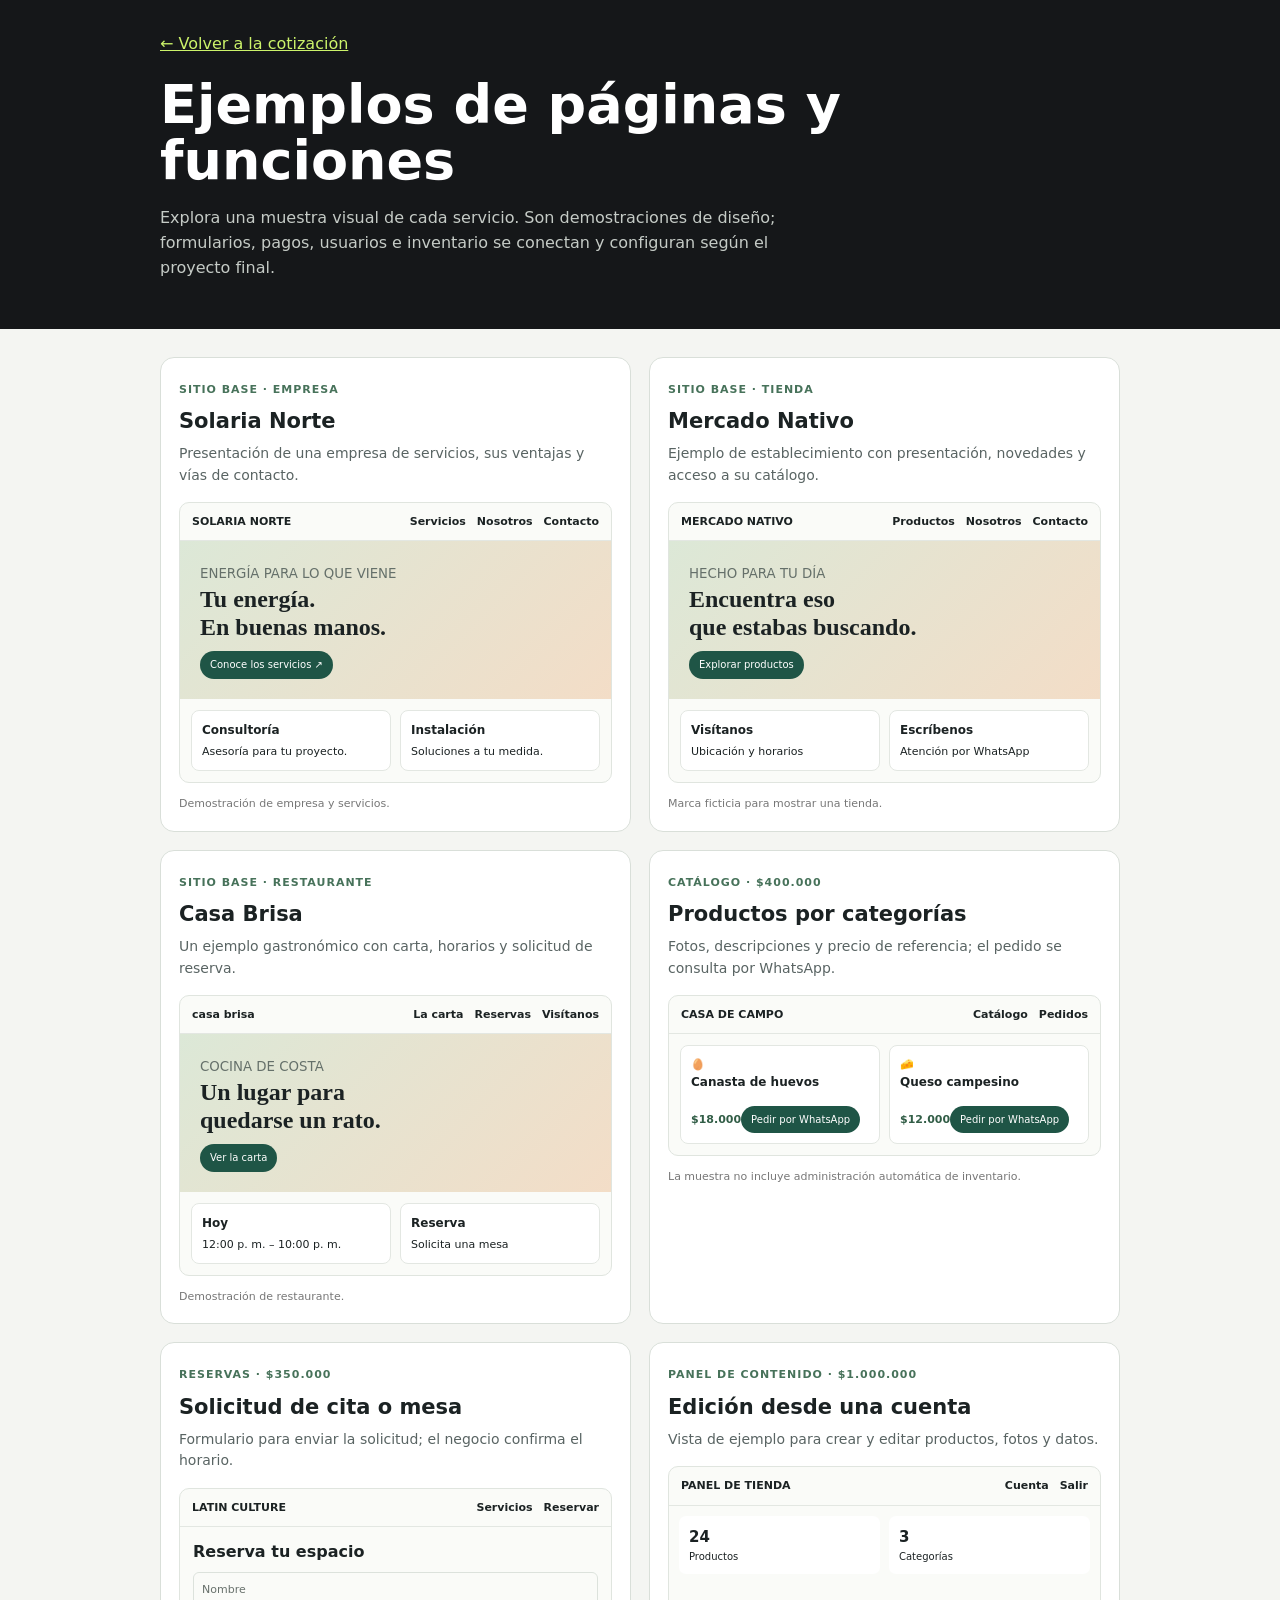
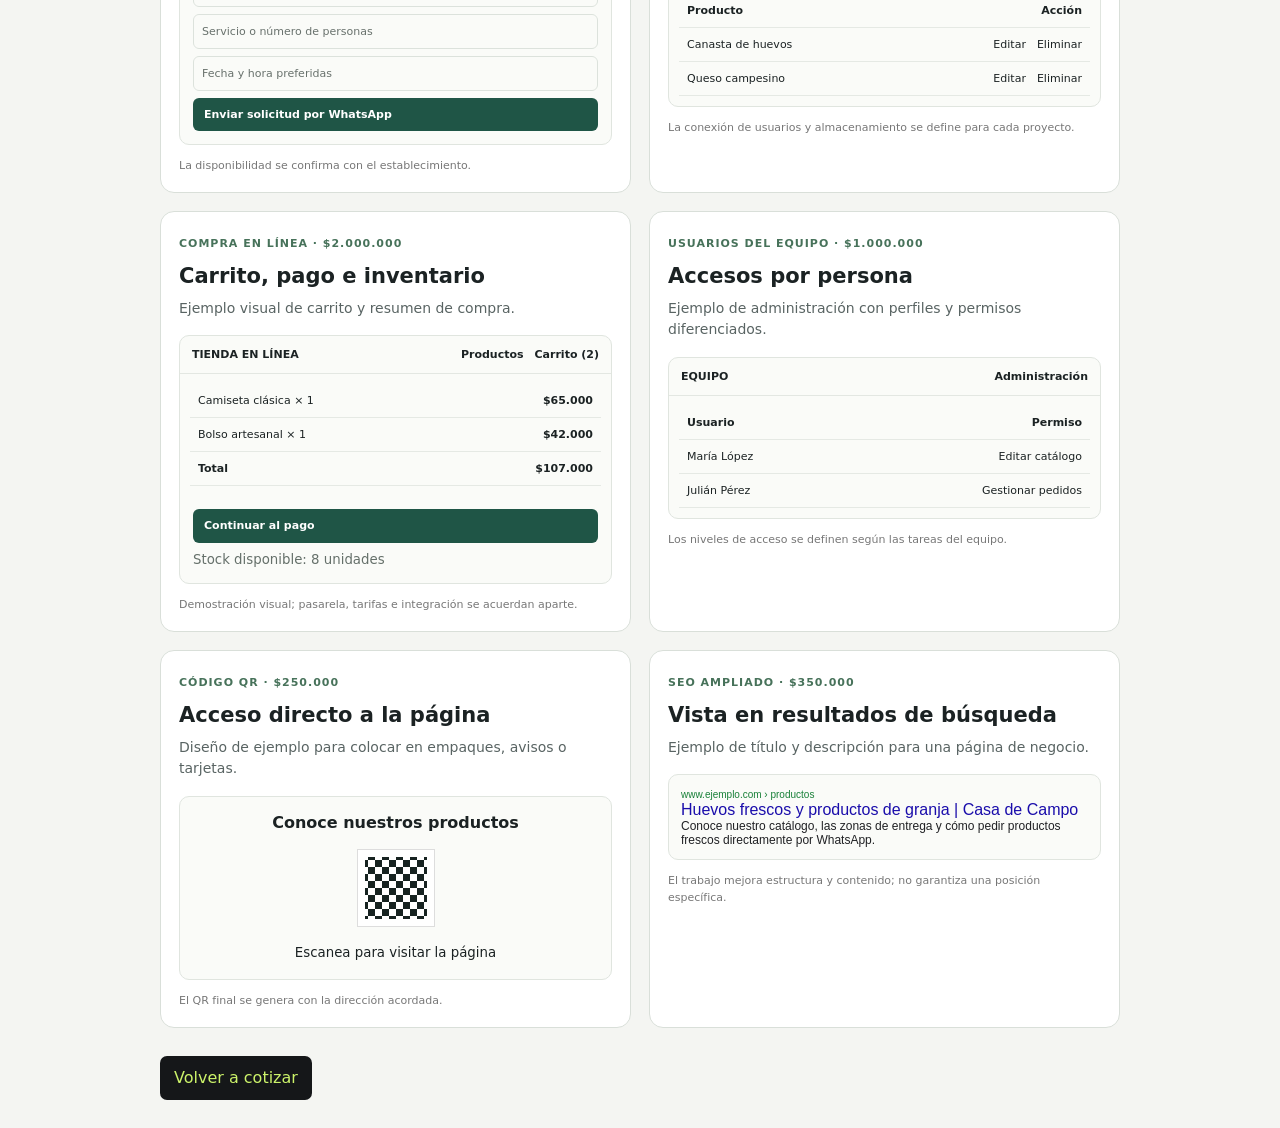
==== portafolio/muestras.html @ 0c1445dd "Publish interactive service examples" ====
<!doctype html><html lang="es"><head><meta charset="utf-8"><meta name="viewport" content="width=device-width, initial-scale=1"><meta name="theme-color" content="#151719"><title>Ejemplos de páginas y funciones web | Samuel Atencia</title><style>*{box-sizing:border-box}body{margin:0;background:#f4f5f2;color:#1b2223;font:16px/1.55 system-ui,Arial,sans-serif}.top{background:#151719;color:#fff;padding:32px 20px}.wrap{width:min(100% - 32px,960px);margin:auto}.top a,.back{color:#ccf36a}.top h1{font-size:clamp(32px,7vw,54px);line-height:1.05;margin:20px 0 10px}.top p{max-width:650px;color:#c5cbc6}.demo-grid{display:grid;grid-template-columns:1fr 1fr;gap:18px;margin:28px auto}.demo{background:#fff;border:1px solid #d9dfd9;border-radius:14px;padding:18px;scroll-margin:18px;min-width:0}.demo h2{font-size:21px;margin:5px 0}.demo>p{color:#596463;font-size:14px;margin:4px 0 16px}.tag{font-size:11px;letter-spacing:.09em;text-transform:uppercase;color:#47725a;font-weight:800}.mock{border:1px solid #e0e5df;border-radius:10px;overflow:hidden;background:#fafbf8}.nav{padding:10px 12px;border-bottom:1px solid #e3e7e2;display:flex;justify-content:space-between;font-size:11px;font-weight:700}.hero{padding:20px;background:linear-gradient(135deg,#dce8d7,#f3ddc7)}.hero strong{font:700 24px/1.15 Georgia,serif;display:block}.hero small,.muted{color:#65706a}.pill{display:inline-block;border-radius:99px;background:#1f5546;color:#fff;padding:6px 10px;font-size:10px;margin-top:10px}.row{display:flex;gap:9px;padding:11px;flex-wrap:wrap}.tile{flex:1 1 90px;background:#fff;border:1px solid #e3e7e2;border-radius:8px;padding:10px;font-size:11px}.tile b{display:block;font-size:12px;margin-bottom:4px}.price{color:#315d46;font-weight:800}.form{padding:13px;display:grid;gap:7px}.field{border:1px solid #dce2dc;border-radius:6px;padding:8px;color:#68716c;font-size:11px}.button{background:#1f5546;color:#fff;border-radius:6px;padding:8px 11px;font-size:11px;font-weight:700;display:inline-block}.stats{display:flex;gap:9px;padding:10px}.stats div{flex:1;background:#fff;padding:10px;border-radius:7px;font-size:10px}.stats b{display:block;font-size:15px}.table{padding:10px}.line{display:flex;justify-content:space-between;border-bottom:1px solid #e5e9e4;padding:8px;font-size:11px}.note{font-size:11px!important;color:#777!important;margin:12px 0 0!important}.back{display:inline-block;margin:0 0 28px;background:#151719;padding:10px 14px;text-decoration:none;border-radius:7px}.qr{width:76px;height:76px;margin:14px auto;background:repeating-conic-gradient(#172321 0% 25%,#fff 0% 50%) 50%/14px 14px;border:7px solid white;outline:1px solid #ddd}.search{padding:12px;font:12px Arial;color:#202124}.search b{display:block;color:#1a0dab;font-size:16px;font-weight:400}.search small{color:#188038}.wide{grid-column:1/-1}@media(max-width:650px){.demo-grid{grid-template-columns:1fr}.wide{grid-column:auto}}</style></head><body><header class="top"><div class="wrap"><a href="index.html#cotizador">← Volver a la cotización</a><h1>Ejemplos de páginas y funciones</h1><p>Explora una muestra visual de cada servicio. Son demostraciones de diseño; formularios, pagos, usuarios e inventario se conectan y configuran según el proyecto final.</p></div></header><main class="wrap demo-grid">
<section class="demo" id="empresa"><span class="tag">Sitio base · empresa</span><h2>Solaria Norte</h2><p>Presentación de una empresa de servicios, sus ventajas y vías de contacto.</p><div class="mock"><div class="nav">SOLARIA NORTE <span>Servicios　Nosotros　Contacto</span></div><div class="hero"><small>ENERGÍA PARA LO QUE VIENE</small><strong>Tu energía.<br>En buenas manos.</strong><span class="pill">Conoce los servicios ↗</span></div><div class="row"><div class="tile"><b>Consultoría</b>Asesoría para tu proyecto.</div><div class="tile"><b>Instalación</b>Soluciones a tu medida.</div></div></div><p class="note">Demostración de empresa y servicios.</p></section>
<section class="demo" id="tienda"><span class="tag">Sitio base · tienda</span><h2>Mercado Nativo</h2><p>Ejemplo de establecimiento con presentación, novedades y acceso a su catálogo.</p><div class="mock"><div class="nav">MERCADO NATIVO <span>Productos　Nosotros　Contacto</span></div><div class="hero"><small>HECHO PARA TU DÍA</small><strong>Encuentra eso<br>que estabas buscando.</strong><span class="pill">Explorar productos</span></div><div class="row"><div class="tile"><b>Visítanos</b>Ubicación y horarios</div><div class="tile"><b>Escríbenos</b>Atención por WhatsApp</div></div></div><p class="note">Marca ficticia para mostrar una tienda.</p></section>
<section class="demo" id="restaurante"><span class="tag">Sitio base · restaurante</span><h2>Casa Brisa</h2><p>Un ejemplo gastronómico con carta, horarios y solicitud de reserva.</p><div class="mock"><div class="nav">casa brisa <span>La carta　Reservas　Visítanos</span></div><div class="hero"><small>COCINA DE COSTA</small><strong>Un lugar para<br>quedarse un rato.</strong><span class="pill">Ver la carta</span></div><div class="row"><div class="tile"><b>Hoy</b>12:00 p. m. – 10:00 p. m.</div><div class="tile"><b>Reserva</b>Solicita una mesa</div></div></div><p class="note">Demostración de restaurante.</p></section>
<section class="demo" id="catalogo"><span class="tag">Catálogo · $400.000</span><h2>Productos por categorías</h2><p>Fotos, descripciones y precio de referencia; el pedido se consulta por WhatsApp.</p><div class="mock"><div class="nav">CASA DE CAMPO <span>Catálogo　Pedidos</span></div><div class="row"><div class="tile">🥚<b>Canasta de huevos</b><span class="price">$18.000</span><div class="pill">Pedir por WhatsApp</div></div><div class="tile">🧀<b>Queso campesino</b><span class="price">$12.000</span><div class="pill">Pedir por WhatsApp</div></div></div></div><p class="note">La muestra no incluye administración automática de inventario.</p></section>
<section class="demo" id="reservas"><span class="tag">Reservas · $350.000</span><h2>Solicitud de cita o mesa</h2><p>Formulario para enviar la solicitud; el negocio confirma el horario.</p><div class="mock"><div class="nav">LATIN CULTURE <span>Servicios　Reservar</span></div><div class="form"><b>Reserva tu espacio</b><div class="field">Nombre</div><div class="field">Servicio o número de personas</div><div class="field">Fecha y hora preferidas</div><span class="button">Enviar solicitud por WhatsApp</span></div></div><p class="note">La disponibilidad se confirma con el establecimiento.</p></section>
<section class="demo" id="administracion"><span class="tag">Panel de contenido · $1.000.000</span><h2>Edición desde una cuenta</h2><p>Vista de ejemplo para crear y editar productos, fotos y datos.</p><div class="mock"><div class="nav">PANEL DE TIENDA <span>Cuenta　Salir</span></div><div class="stats"><div><b>24</b>Productos</div><div><b>3</b>Categorías</div></div><div class="table"><div class="line"><b>Producto</b><b>Acción</b></div><div class="line">Canasta de huevos <span>Editar　Eliminar</span></div><div class="line">Queso campesino <span>Editar　Eliminar</span></div></div></div><p class="note">La conexión de usuarios y almacenamiento se define para cada proyecto.</p></section>
<section class="demo" id="tienda-online"><span class="tag">Compra en línea · $2.000.000</span><h2>Carrito, pago e inventario</h2><p>Ejemplo visual de carrito y resumen de compra.</p><div class="mock"><div class="nav">TIENDA EN LÍNEA <span>Productos　Carrito (2)</span></div><div class="table"><div class="line">Camiseta clásica × 1 <b>$65.000</b></div><div class="line">Bolso artesanal × 1 <b>$42.000</b></div><div class="line"><b>Total</b><b>$107.000</b></div></div><div class="form"><span class="button">Continuar al pago</span><small class="muted">Stock disponible: 8 unidades</small></div></div><p class="note">Demostración visual; pasarela, tarifas e integración se acuerdan aparte.</p></section>
<section class="demo" id="usuarios"><span class="tag">Usuarios del equipo · $1.000.000</span><h2>Accesos por persona</h2><p>Ejemplo de administración con perfiles y permisos diferenciados.</p><div class="mock"><div class="nav">EQUIPO <span>Administración</span></div><div class="table"><div class="line"><b>Usuario</b><b>Permiso</b></div><div class="line">María López <span>Editar catálogo</span></div><div class="line">Julián Pérez <span>Gestionar pedidos</span></div></div></div><p class="note">Los niveles de acceso se definen según las tareas del equipo.</p></section>
<section class="demo" id="qr"><span class="tag">Código QR · $250.000</span><h2>Acceso directo a la página</h2><p>Diseño de ejemplo para colocar en empaques, avisos o tarjetas.</p><div class="mock" style="text-align:center;padding:14px"><b>Conoce nuestros productos</b><div class="qr"></div><small>Escanea para visitar la página</small></div><p class="note">El QR final se genera con la dirección acordada.</p></section>
<section class="demo" id="seo"><span class="tag">SEO ampliado · $350.000</span><h2>Vista en resultados de búsqueda</h2><p>Ejemplo de título y descripción para una página de negocio.</p><div class="mock search"><small>www.ejemplo.com › productos</small><b>Huevos frescos y productos de granja | Casa de Campo</b><span>Conoce nuestro catálogo, las zonas de entrega y cómo pedir productos frescos directamente por WhatsApp.</span></div><p class="note">El trabajo mejora estructura y contenido; no garantiza una posición específica.</p></section>
</main><footer class="wrap"><a class="back" href="index.html#cotizador">Volver a cotizar</a></footer></body></html>
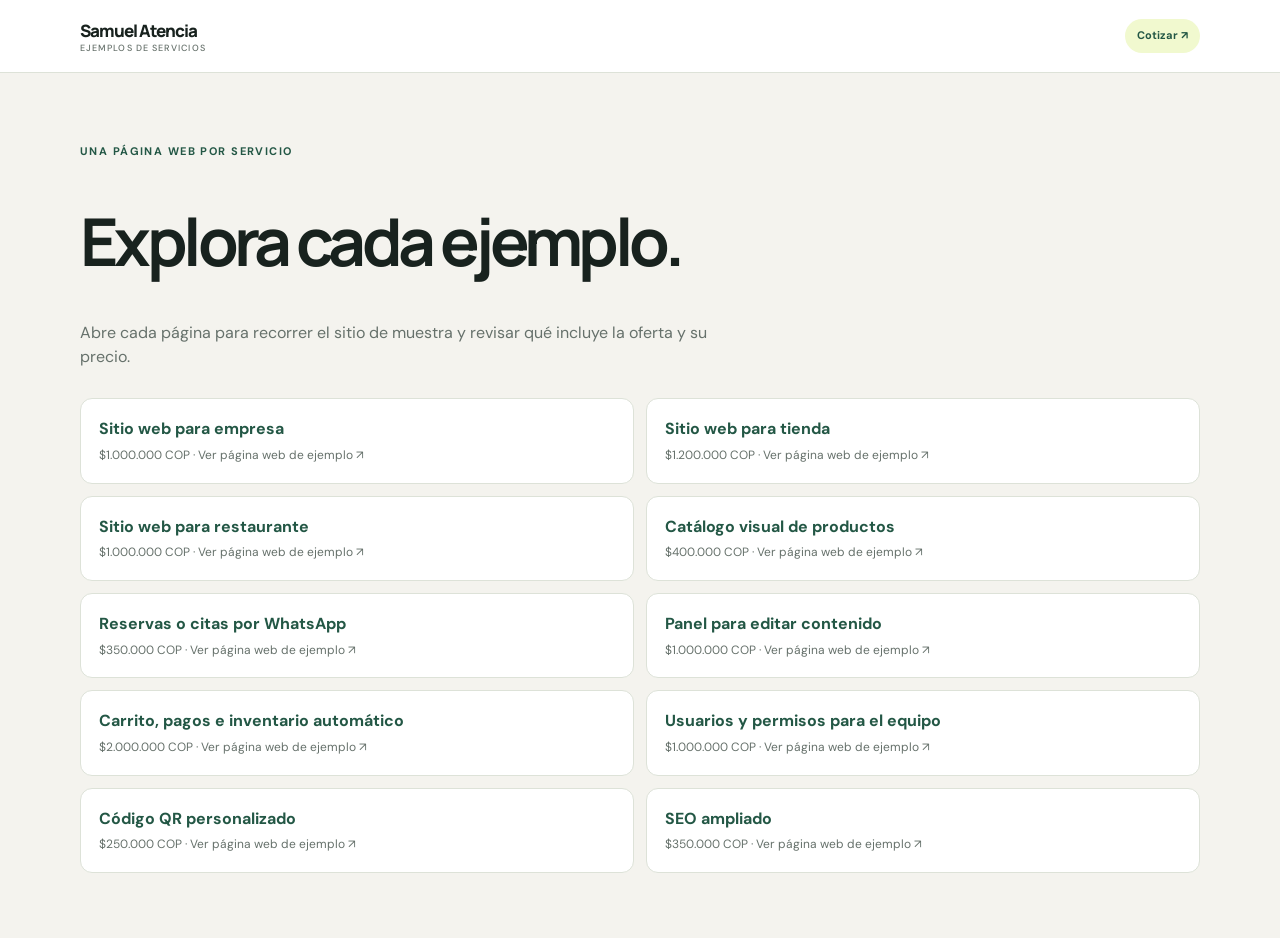
==== commit 5f8f142b: "Link each portfolio offer to its example website" ====
--- a/portafolio/muestras.html
+++ b/portafolio/muestras.html
@@ -1,12 +1 @@
-<!doctype html><html lang="es"><head><meta charset="utf-8"><meta name="viewport" content="width=device-width, initial-scale=1"><meta name="theme-color" content="#151719"><title>Ejemplos de páginas y funciones web | Samuel Atencia</title><style>*{box-sizing:border-box}body{margin:0;background:#f4f5f2;color:#1b2223;font:16px/1.55 system-ui,Arial,sans-serif}.top{background:#151719;color:#fff;padding:32px 20px}.wrap{width:min(100% - 32px,960px);margin:auto}.top a,.back{color:#ccf36a}.top h1{font-size:clamp(32px,7vw,54px);line-height:1.05;margin:20px 0 10px}.top p{max-width:650px;color:#c5cbc6}.demo-grid{display:grid;grid-template-columns:1fr 1fr;gap:18px;margin:28px auto}.demo{background:#fff;border:1px solid #d9dfd9;border-radius:14px;padding:18px;scroll-margin:18px;min-width:0}.demo h2{font-size:21px;margin:5px 0}.demo>p{color:#596463;font-size:14px;margin:4px 0 16px}.tag{font-size:11px;letter-spacing:.09em;text-transform:uppercase;color:#47725a;font-weight:800}.mock{border:1px solid #e0e5df;border-radius:10px;overflow:hidden;background:#fafbf8}.nav{padding:10px 12px;border-bottom:1px solid #e3e7e2;display:flex;justify-content:space-between;font-size:11px;font-weight:700}.hero{padding:20px;background:linear-gradient(135deg,#dce8d7,#f3ddc7)}.hero strong{font:700 24px/1.15 Georgia,serif;display:block}.hero small,.muted{color:#65706a}.pill{display:inline-block;border-radius:99px;background:#1f5546;color:#fff;padding:6px 10px;font-size:10px;margin-top:10px}.row{display:flex;gap:9px;padding:11px;flex-wrap:wrap}.tile{flex:1 1 90px;background:#fff;border:1px solid #e3e7e2;border-radius:8px;padding:10px;font-size:11px}.tile b{display:block;font-size:12px;margin-bottom:4px}.price{color:#315d46;font-weight:800}.form{padding:13px;display:grid;gap:7px}.field{border:1px solid #dce2dc;border-radius:6px;padding:8px;color:#68716c;font-size:11px}.button{background:#1f5546;color:#fff;border-radius:6px;padding:8px 11px;font-size:11px;font-weight:700;display:inline-block}.stats{display:flex;gap:9px;padding:10px}.stats div{flex:1;background:#fff;padding:10px;border-radius:7px;font-size:10px}.stats b{display:block;font-size:15px}.table{padding:10px}.line{display:flex;justify-content:space-between;border-bottom:1px solid #e5e9e4;padding:8px;font-size:11px}.note{font-size:11px!important;color:#777!important;margin:12px 0 0!important}.back{display:inline-block;margin:0 0 28px;background:#151719;padding:10px 14px;text-decoration:none;border-radius:7px}.qr{width:76px;height:76px;margin:14px auto;background:repeating-conic-gradient(#172321 0% 25%,#fff 0% 50%) 50%/14px 14px;border:7px solid white;outline:1px solid #ddd}.search{padding:12px;font:12px Arial;color:#202124}.search b{display:block;color:#1a0dab;font-size:16px;font-weight:400}.search small{color:#188038}.wide{grid-column:1/-1}@media(max-width:650px){.demo-grid{grid-template-columns:1fr}.wide{grid-column:auto}}</style></head><body><header class="top"><div class="wrap"><a href="index.html#cotizador">← Volver a la cotización</a><h1>Ejemplos de páginas y funciones</h1><p>Explora una muestra visual de cada servicio. Son demostraciones de diseño; formularios, pagos, usuarios e inventario se conectan y configuran según el proyecto final.</p></div></header><main class="wrap demo-grid">
-<section class="demo" id="empresa"><span class="tag">Sitio base · empresa</span><h2>Solaria Norte</h2><p>Presentación de una empresa de servicios, sus ventajas y vías de contacto.</p><div class="mock"><div class="nav">SOLARIA NORTE <span>Servicios　Nosotros　Contacto</span></div><div class="hero"><small>ENERGÍA PARA LO QUE VIENE</small><strong>Tu energía.<br>En buenas manos.</strong><span class="pill">Conoce los servicios ↗</span></div><div class="row"><div class="tile"><b>Consultoría</b>Asesoría para tu proyecto.</div><div class="tile"><b>Instalación</b>Soluciones a tu medida.</div></div></div><p class="note">Demostración de empresa y servicios.</p></section>
-<section class="demo" id="tienda"><span class="tag">Sitio base · tienda</span><h2>Mercado Nativo</h2><p>Ejemplo de establecimiento con presentación, novedades y acceso a su catálogo.</p><div class="mock"><div class="nav">MERCADO NATIVO <span>Productos　Nosotros　Contacto</span></div><div class="hero"><small>HECHO PARA TU DÍA</small><strong>Encuentra eso<br>que estabas buscando.</strong><span class="pill">Explorar productos</span></div><div class="row"><div class="tile"><b>Visítanos</b>Ubicación y horarios</div><div class="tile"><b>Escríbenos</b>Atención por WhatsApp</div></div></div><p class="note">Marca ficticia para mostrar una tienda.</p></section>
-<section class="demo" id="restaurante"><span class="tag">Sitio base · restaurante</span><h2>Casa Brisa</h2><p>Un ejemplo gastronómico con carta, horarios y solicitud de reserva.</p><div class="mock"><div class="nav">casa brisa <span>La carta　Reservas　Visítanos</span></div><div class="hero"><small>COCINA DE COSTA</small><strong>Un lugar para<br>quedarse un rato.</strong><span class="pill">Ver la carta</span></div><div class="row"><div class="tile"><b>Hoy</b>12:00 p. m. – 10:00 p. m.</div><div class="tile"><b>Reserva</b>Solicita una mesa</div></div></div><p class="note">Demostración de restaurante.</p></section>
-<section class="demo" id="catalogo"><span class="tag">Catálogo · $400.000</span><h2>Productos por categorías</h2><p>Fotos, descripciones y precio de referencia; el pedido se consulta por WhatsApp.</p><div class="mock"><div class="nav">CASA DE CAMPO <span>Catálogo　Pedidos</span></div><div class="row"><div class="tile">🥚<b>Canasta de huevos</b><span class="price">$18.000</span><div class="pill">Pedir por WhatsApp</div></div><div class="tile">🧀<b>Queso campesino</b><span class="price">$12.000</span><div class="pill">Pedir por WhatsApp</div></div></div></div><p class="note">La muestra no incluye administración automática de inventario.</p></section>
-<section class="demo" id="reservas"><span class="tag">Reservas · $350.000</span><h2>Solicitud de cita o mesa</h2><p>Formulario para enviar la solicitud; el negocio confirma el horario.</p><div class="mock"><div class="nav">LATIN CULTURE <span>Servicios　Reservar</span></div><div class="form"><b>Reserva tu espacio</b><div class="field">Nombre</div><div class="field">Servicio o número de personas</div><div class="field">Fecha y hora preferidas</div><span class="button">Enviar solicitud por WhatsApp</span></div></div><p class="note">La disponibilidad se confirma con el establecimiento.</p></section>
-<section class="demo" id="administracion"><span class="tag">Panel de contenido · $1.000.000</span><h2>Edición desde una cuenta</h2><p>Vista de ejemplo para crear y editar productos, fotos y datos.</p><div class="mock"><div class="nav">PANEL DE TIENDA <span>Cuenta　Salir</span></div><div class="stats"><div><b>24</b>Productos</div><div><b>3</b>Categorías</div></div><div class="table"><div class="line"><b>Producto</b><b>Acción</b></div><div class="line">Canasta de huevos <span>Editar　Eliminar</span></div><div class="line">Queso campesino <span>Editar　Eliminar</span></div></div></div><p class="note">La conexión de usuarios y almacenamiento se define para cada proyecto.</p></section>
-<section class="demo" id="tienda-online"><span class="tag">Compra en línea · $2.000.000</span><h2>Carrito, pago e inventario</h2><p>Ejemplo visual de carrito y resumen de compra.</p><div class="mock"><div class="nav">TIENDA EN LÍNEA <span>Productos　Carrito (2)</span></div><div class="table"><div class="line">Camiseta clásica × 1 <b>$65.000</b></div><div class="line">Bolso artesanal × 1 <b>$42.000</b></div><div class="line"><b>Total</b><b>$107.000</b></div></div><div class="form"><span class="button">Continuar al pago</span><small class="muted">Stock disponible: 8 unidades</small></div></div><p class="note">Demostración visual; pasarela, tarifas e integración se acuerdan aparte.</p></section>
-<section class="demo" id="usuarios"><span class="tag">Usuarios del equipo · $1.000.000</span><h2>Accesos por persona</h2><p>Ejemplo de administración con perfiles y permisos diferenciados.</p><div class="mock"><div class="nav">EQUIPO <span>Administración</span></div><div class="table"><div class="line"><b>Usuario</b><b>Permiso</b></div><div class="line">María López <span>Editar catálogo</span></div><div class="line">Julián Pérez <span>Gestionar pedidos</span></div></div></div><p class="note">Los niveles de acceso se definen según las tareas del equipo.</p></section>
-<section class="demo" id="qr"><span class="tag">Código QR · $250.000</span><h2>Acceso directo a la página</h2><p>Diseño de ejemplo para colocar en empaques, avisos o tarjetas.</p><div class="mock" style="text-align:center;padding:14px"><b>Conoce nuestros productos</b><div class="qr"></div><small>Escanea para visitar la página</small></div><p class="note">El QR final se genera con la dirección acordada.</p></section>
-<section class="demo" id="seo"><span class="tag">SEO ampliado · $350.000</span><h2>Vista en resultados de búsqueda</h2><p>Ejemplo de título y descripción para una página de negocio.</p><div class="mock search"><small>www.ejemplo.com › productos</small><b>Huevos frescos y productos de granja | Casa de Campo</b><span>Conoce nuestro catálogo, las zonas de entrega y cómo pedir productos frescos directamente por WhatsApp.</span></div><p class="note">El trabajo mejora estructura y contenido; no garantiza una posición específica.</p></section>
-</main><footer class="wrap"><a class="back" href="index.html#cotizador">Volver a cotizar</a></footer></body></html>+<!doctype html><html lang="es"><head><meta charset="utf-8"><meta name="viewport" content="width=device-width,initial-scale=1"><title>Ejemplos por servicio | Samuel Atencia</title><link rel="stylesheet" href="ejemplos/demo.css"></head><body><header class="sample-top"><div class="sample-top-inner"><a class="brandmark" href="index.html">Samuel Atencia<small>ejemplos de servicios</small></a><a class="pill" href="index.html#cotizador">Cotizar ↗</a></div></header><main class="wrap gallery"><span class="kicker">Una página web por servicio</span><h1>Explora cada ejemplo.</h1><p>Abre cada página para recorrer el sitio de muestra y revisar qué incluye la oferta y su precio.</p><div class="links"><a href="ejemplos/empresa.html"><b>Sitio web para empresa</b><span>$1.000.000 COP · Ver página web de ejemplo ↗</span></a><a href="ejemplos/tienda.html"><b>Sitio web para tienda</b><span>$1.200.000 COP · Ver página web de ejemplo ↗</span></a><a href="ejemplos/restaurante.html"><b>Sitio web para restaurante</b><span>$1.000.000 COP · Ver página web de ejemplo ↗</span></a><a href="ejemplos/catalogo.html"><b>Catálogo visual de productos</b><span>$400.000 COP · Ver página web de ejemplo ↗</span></a><a href="ejemplos/reservas.html"><b>Reservas o citas por WhatsApp</b><span>$350.000 COP · Ver página web de ejemplo ↗</span></a><a href="ejemplos/administracion.html"><b>Panel para editar contenido</b><span>$1.000.000 COP · Ver página web de ejemplo ↗</span></a><a href="ejemplos/tienda-online.html"><b>Carrito, pagos e inventario automático</b><span>$2.000.000 COP · Ver página web de ejemplo ↗</span></a><a href="ejemplos/usuarios.html"><b>Usuarios y permisos para el equipo</b><span>$1.000.000 COP · Ver página web de ejemplo ↗</span></a><a href="ejemplos/qr.html"><b>Código QR personalizado</b><span>$250.000 COP · Ver página web de ejemplo ↗</span></a><a href="ejemplos/seo.html"><b>SEO ampliado</b><span>$350.000 COP · Ver página web de ejemplo ↗</span></a></div></main></body></html>
--- a/portafolio/ejemplos/demo.css
+++ b/portafolio/ejemplos/demo.css
@@ -0,0 +1 @@
+@import url('https://fonts.googleapis.com/css2?family=DM+Sans:wght@400;500;600;700&family=Manrope:wght@400;500;600;700;800&display=swap');:root{font-family:'DM Sans',Arial,sans-serif;color:#18221e;background:#f4f3ee;--ink:#18221e;--muted:#66716b;--line:#dde2d8;--paper:#fff;--brand:#235745;--accent:#d6ee72;--display:'Manrope',Arial,sans-serif}*{box-sizing:border-box}body{margin:0;color:var(--ink);background:#f4f3ee;line-height:1.55}a{color:inherit;text-decoration:none}.sample-top{background:#fff;border-bottom:1px solid var(--line)}.sample-top-inner,.wrap{width:min(1120px,calc(100% - 40px));margin:auto}.sample-top-inner{min-height:72px;display:flex;align-items:center;justify-content:space-between;gap:15px}.brandmark{font:800 17px var(--display);letter-spacing:-.06em}.brandmark small{display:block;font:500 9px 'DM Sans',sans-serif;letter-spacing:.12em;color:var(--muted);text-transform:uppercase}.top-links{display:flex;gap:20px;font-size:12px;color:var(--muted)}.pill{display:inline-flex;align-items:center;gap:8px;border-radius:99px;background:color-mix(in srgb,var(--accent) 34%,white);color:var(--brand);font-size:11px;font-weight:700;padding:8px 12px}.dot{width:7px;height:7px;border-radius:100%;background:var(--brand)}.demo-hero{display:grid;grid-template-columns:1fr 1fr;gap:48px;align-items:center;padding:76px 0 58px}.kicker{font-size:11px;text-transform:uppercase;letter-spacing:.13em;color:var(--brand);font-weight:700}.demo-hero h1{font:700 clamp(42px,6vw,76px)/1.03 var(--display);letter-spacing:-.075em;margin:18px 0}.demo-hero p{color:var(--muted);font-size:16px;max-width:480px}.actions{display:flex;flex-wrap:wrap;gap:10px;margin-top:24px}.button{display:inline-flex;background:var(--brand);color:#fff;padding:13px 18px;border-radius:7px;font-size:12px;font-weight:700;align-items:center;justify-content:center;gap:12px}.button.soft{background:#fff;color:var(--brand);border:1px solid var(--line)}.visual{background:var(--surface,#e7eee5);padding:22px;border-radius:18px;min-height:270px;display:grid;align-items:center}.mock-browser{border:1px solid #ffffffa3;background:#ffffffd9;border-radius:12px;overflow:hidden;box-shadow:0 20px 50px #18221e18}.mock-bar{padding:10px 13px;background:#fff;border-bottom:1px solid #e8eae4;font-size:10px;color:#7d8780;display:flex;gap:5px}.mock-bar i{width:6px;height:6px;border-radius:50%;background:#d8ddd5}.mock-content{padding:24px}.mock-content h2{font:700 27px/1.1 var(--display);letter-spacing:-.05em;margin:5px 0 10px}.mock-content p{font-size:12px;color:var(--muted);margin:0}.mock-label{font-size:9px;letter-spacing:.12em;text-transform:uppercase;color:var(--brand);font-weight:800}.mock-cta{display:inline-block;margin-top:14px;padding:9px 12px;border-radius:5px;background:var(--brand);color:#fff;font-size:10px;font-weight:700}.section{padding:38px 0}.section-head{display:flex;align-items:end;justify-content:space-between;gap:20px;margin-bottom:18px}.section-head h2{font:700 clamp(26px,4vw,40px)/1.1 var(--display);letter-spacing:-.06em;margin:5px 0}.section-head p{color:var(--muted);max-width:410px;font-size:13px;margin:0}.cards{display:grid;grid-template-columns:repeat(3,1fr);gap:14px}.card{background:#fff;padding:20px;border:1px solid var(--line);border-radius:12px;min-height:120px}.card h3{font:700 16px var(--display);margin:11px 0 5px}.card p{font-size:12px;color:var(--muted);margin:0}.product-grid{display:grid;grid-template-columns:repeat(3,1fr);gap:12px}.product{background:#fff;border:1px solid var(--line);border-radius:12px;overflow:hidden}.product-art{aspect-ratio:1.25;background:var(--surface);display:grid;place-items:center;font-size:50px}.product-info{padding:14px}.product-info h3{font-size:14px;margin:0 0 4px}.product-info p{font-size:11px;color:var(--muted);margin:0 0 8px}.product-info b{color:var(--brand);font-size:13px}.menu-row{display:flex;justify-content:space-between;gap:15px;padding:12px 0;border-bottom:1px solid var(--line);font-size:12px}.menu-row small{display:block;color:var(--muted)}.menu-row strong,.price-number{color:var(--brand);font-weight:700;white-space:nowrap}.dashboard{display:grid;grid-template-columns:145px 1fr;min-height:245px;background:white;border:1px solid var(--line);border-radius:12px;overflow:hidden}.side{background:#182b29;color:#d8e3dc;padding:15px;font-size:10px}.side b{display:block;color:white;font-size:12px;margin-bottom:18px}.side span{display:block;padding:8px 0;border-bottom:1px solid #ffffff16}.dash-main{padding:18px}.dash-stats{display:flex;gap:10px;margin:15px 0}.dash-stats div{flex:1;background:#f4f6f1;padding:11px;border-radius:8px;font-size:10px;color:var(--muted)}.dash-stats b{display:block;color:var(--ink);font-size:18px}.dash-table{width:100%;border-collapse:collapse;font-size:10px}.dash-table td{padding:9px 5px;border-top:1px solid var(--line)}.result{background:white;border:1px solid var(--line);border-radius:12px;padding:23px;max-width:700px}.result small{color:#4a6452;font-size:10px}.result a{display:block;color:#1a56b3;font-size:19px;margin:6px 0}.result p{font-size:12px;color:#505b53;margin:0}.qr-board{background:white;padding:20px;border-radius:12px;display:flex;align-items:center;gap:20px}.qr-pattern{width:112px;height:112px;border:8px solid white;outline:1px solid #ccd5cc;background:repeating-conic-gradient(#18221e 0% 25%,#fff 0% 50%) 50%/16px 16px;flex:none}.qr-board strong{font:700 18px var(--display)}.qr-board p{font-size:11px;color:var(--muted)}.field{background:white;border:1px solid var(--line);border-radius:7px;padding:10px 12px;color:#7b857d;font-size:11px}.form-demo{display:grid;gap:9px}.price-strip{display:flex;justify-content:space-between;align-items:center;gap:20px;padding:24px 28px;border-radius:14px;background:var(--ink);color:white;margin:20px 0 38px}.price-strip strong{display:block;font:700 26px var(--display);color:var(--accent)}.price-strip small{color:#c6d0c8;font-size:11px}.price-copy{max-width:580px;color:#e3e9e4;font-size:13px}.offer{background:#fff;border:1px solid var(--line);border-radius:18px;padding:32px;margin:30px 0}.offer-grid{display:grid;grid-template-columns:.8fr 1.2fr;gap:40px}.offer h2{font:700 30px/1.1 var(--display);letter-spacing:-.05em;margin:10px 0}.offer p{color:var(--muted);font-size:13px}.checklist{padding:0;margin:0;list-style:none;display:grid;grid-template-columns:1fr 1fr;gap:12px}.checklist li{display:flex;gap:10px;font-size:12px;color:#34443b}.checklist li:before{content:'✓';color:var(--brand);font-weight:800}.notice{padding:13px 15px;background:#f4f6f1;border-left:3px solid var(--accent);font-size:11px;color:#59665d;margin-top:18px}.contact-band{background:var(--brand);color:white;padding:30px;border-radius:16px;display:flex;justify-content:space-between;align-items:center;gap:20px;margin:24px 0 18px}.contact-band h2{font:700 26px var(--display);margin:0 0 4px}.contact-band p{font-size:12px;color:#e0e9e2;margin:0}.footer{padding:18px 0 35px;color:var(--muted);font-size:11px;display:flex;justify-content:space-between;gap:12px}.demo-back{color:var(--brand);font-weight:700}.gallery{padding:65px 0}.gallery h1{font:700 clamp(38px,6vw,66px)/1.05 var(--display);letter-spacing:-.07em}.gallery>p{max-width:650px;color:var(--muted)}.links{display:grid;grid-template-columns:repeat(2,1fr);gap:12px;margin-top:28px}.links a{background:#fff;border:1px solid var(--line);border-radius:12px;padding:18px}.links b,.links span{display:block}.links b{color:var(--brand);margin-bottom:4px}.links span{font-size:12px;color:var(--muted)}@media(max-width:720px){.sample-top-inner,.wrap{width:min(100% - 28px,1120px)}.sample-top-inner{min-height:62px}.top-links{gap:11px;font-size:10px}.demo-hero{grid-template-columns:1fr;gap:23px;padding:50px 0 34px}.visual{min-height:230px;padding:14px}.cards,.product-grid{grid-template-columns:1fr 1fr}.section{padding:27px 0}.offer{padding:21px;margin:22px 0}.offer-grid{grid-template-columns:1fr;gap:14px}.checklist{grid-template-columns:1fr}.price-strip,.contact-band{align-items:flex-start;flex-direction:column;padding:20px}.footer{flex-wrap:wrap}.dashboard{grid-template-columns:90px 1fr}.side{font-size:9px;padding:10px}.side b{font-size:10px}.dash-stats{flex-direction:column}}@media(max-width:390px){.cards,.product-grid,.links{grid-template-columns:1fr}.top-links a:first-child{display:none}.mock-content{padding:17px}.mock-content h2{font-size:23px}.qr-board{align-items:flex-start;flex-direction:column}}
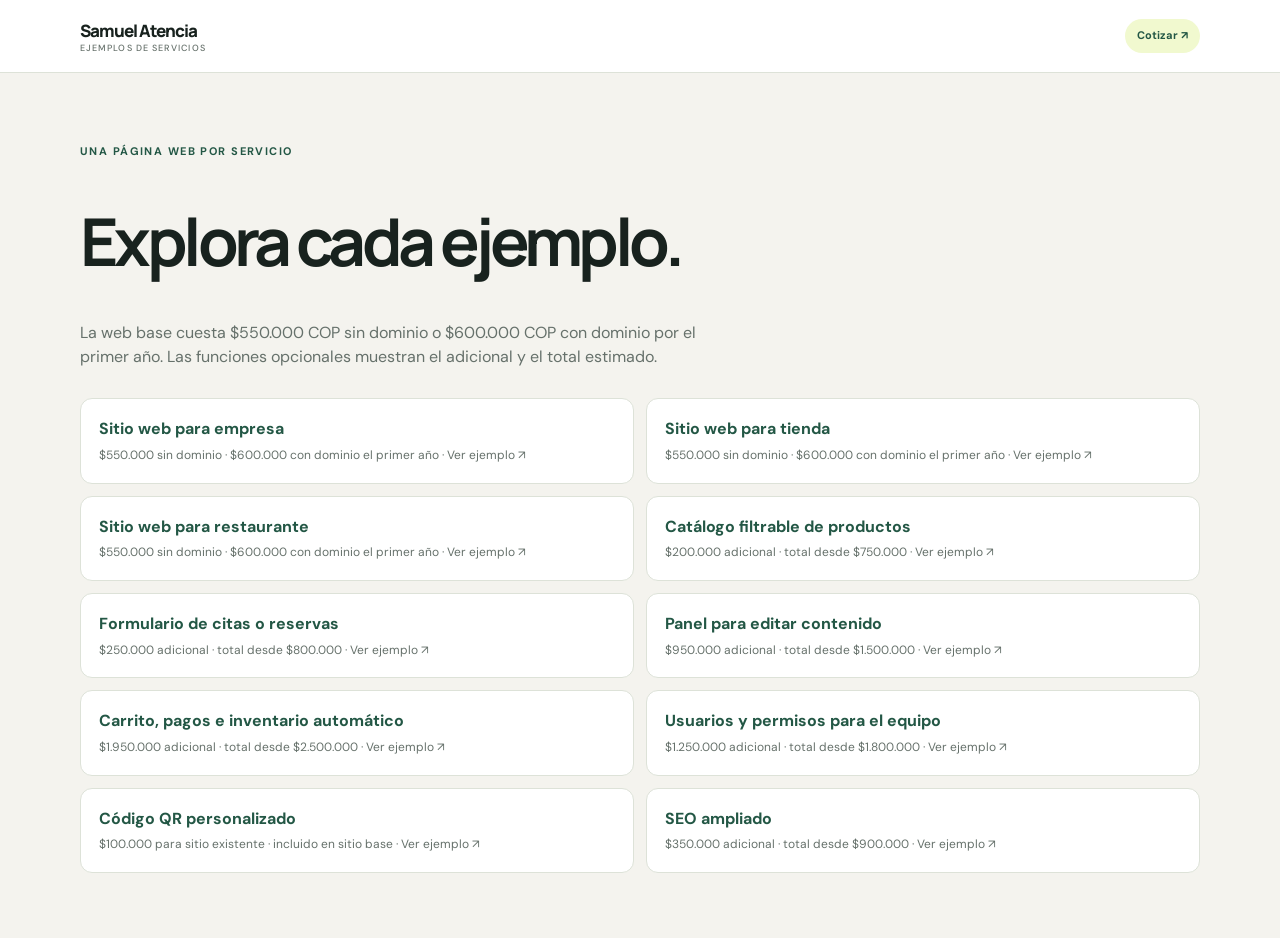
==== commit bafbb12f: "Ajusta precios según propuesta base de Lily" ====
--- a/portafolio/muestras.html
+++ b/portafolio/muestras.html
@@ -1 +1 @@
-<!doctype html><html lang="es"><head><meta charset="utf-8"><meta name="viewport" content="width=device-width,initial-scale=1"><title>Ejemplos por servicio | Samuel Atencia</title><link rel="stylesheet" href="ejemplos/demo.css"></head><body><header class="sample-top"><div class="sample-top-inner"><a class="brandmark" href="index.html">Samuel Atencia<small>ejemplos de servicios</small></a><a class="pill" href="index.html#cotizador">Cotizar ↗</a></div></header><main class="wrap gallery"><span class="kicker">Una página web por servicio</span><h1>Explora cada ejemplo.</h1><p>Abre cada página para recorrer el sitio de muestra y revisar qué incluye la oferta y su precio.</p><div class="links"><a href="ejemplos/empresa.html"><b>Sitio web para empresa</b><span>$1.000.000 COP · Ver página web de ejemplo ↗</span></a><a href="ejemplos/tienda.html"><b>Sitio web para tienda</b><span>$1.200.000 COP · Ver página web de ejemplo ↗</span></a><a href="ejemplos/restaurante.html"><b>Sitio web para restaurante</b><span>$1.000.000 COP · Ver página web de ejemplo ↗</span></a><a href="ejemplos/catalogo.html"><b>Catálogo visual de productos</b><span>$400.000 COP · Ver página web de ejemplo ↗</span></a><a href="ejemplos/reservas.html"><b>Reservas o citas por WhatsApp</b><span>$350.000 COP · Ver página web de ejemplo ↗</span></a><a href="ejemplos/administracion.html"><b>Panel para editar contenido</b><span>$1.000.000 COP · Ver página web de ejemplo ↗</span></a><a href="ejemplos/tienda-online.html"><b>Carrito, pagos e inventario automático</b><span>$2.000.000 COP · Ver página web de ejemplo ↗</span></a><a href="ejemplos/usuarios.html"><b>Usuarios y permisos para el equipo</b><span>$1.000.000 COP · Ver página web de ejemplo ↗</span></a><a href="ejemplos/qr.html"><b>Código QR personalizado</b><span>$250.000 COP · Ver página web de ejemplo ↗</span></a><a href="ejemplos/seo.html"><b>SEO ampliado</b><span>$350.000 COP · Ver página web de ejemplo ↗</span></a></div></main></body></html>+<!doctype html><html lang="es"><head><meta charset="utf-8"><meta name="viewport" content="width=device-width,initial-scale=1"><title>Ejemplos por servicio | Samuel Atencia</title><link rel="stylesheet" href="ejemplos/demo.css"></head><body><header class="sample-top"><div class="sample-top-inner"><a class="brandmark" href="index.html">Samuel Atencia<small>ejemplos de servicios</small></a><a class="pill" href="index.html#cotizador">Cotizar ↗</a></div></header><main class="wrap gallery"><span class="kicker">Una página web por servicio</span><h1>Explora cada ejemplo.</h1><p>La web base cuesta $550.000 COP sin dominio o $600.000 COP con dominio por el primer año. Las funciones opcionales muestran el adicional y el total estimado.</p><div class="links"><a href="ejemplos/empresa.html"><b>Sitio web para empresa</b><span>$550.000 sin dominio · $600.000 con dominio el primer año · Ver ejemplo ↗</span></a><a href="ejemplos/tienda.html"><b>Sitio web para tienda</b><span>$550.000 sin dominio · $600.000 con dominio el primer año · Ver ejemplo ↗</span></a><a href="ejemplos/restaurante.html"><b>Sitio web para restaurante</b><span>$550.000 sin dominio · $600.000 con dominio el primer año · Ver ejemplo ↗</span></a><a href="ejemplos/catalogo.html"><b>Catálogo filtrable de productos</b><span>$200.000 adicional · total desde $750.000 · Ver ejemplo ↗</span></a><a href="ejemplos/reservas.html"><b>Formulario de citas o reservas</b><span>$250.000 adicional · total desde $800.000 · Ver ejemplo ↗</span></a><a href="ejemplos/administracion.html"><b>Panel para editar contenido</b><span>$950.000 adicional · total desde $1.500.000 · Ver ejemplo ↗</span></a><a href="ejemplos/tienda-online.html"><b>Carrito, pagos e inventario automático</b><span>$1.950.000 adicional · total desde $2.500.000 · Ver ejemplo ↗</span></a><a href="ejemplos/usuarios.html"><b>Usuarios y permisos para el equipo</b><span>$1.250.000 adicional · total desde $1.800.000 · Ver ejemplo ↗</span></a><a href="ejemplos/qr.html"><b>Código QR personalizado</b><span>$100.000 para sitio existente · incluido en sitio base · Ver ejemplo ↗</span></a><a href="ejemplos/seo.html"><b>SEO ampliado</b><span>$350.000 adicional · total desde $900.000 · Ver ejemplo ↗</span></a></div></main></body></html>
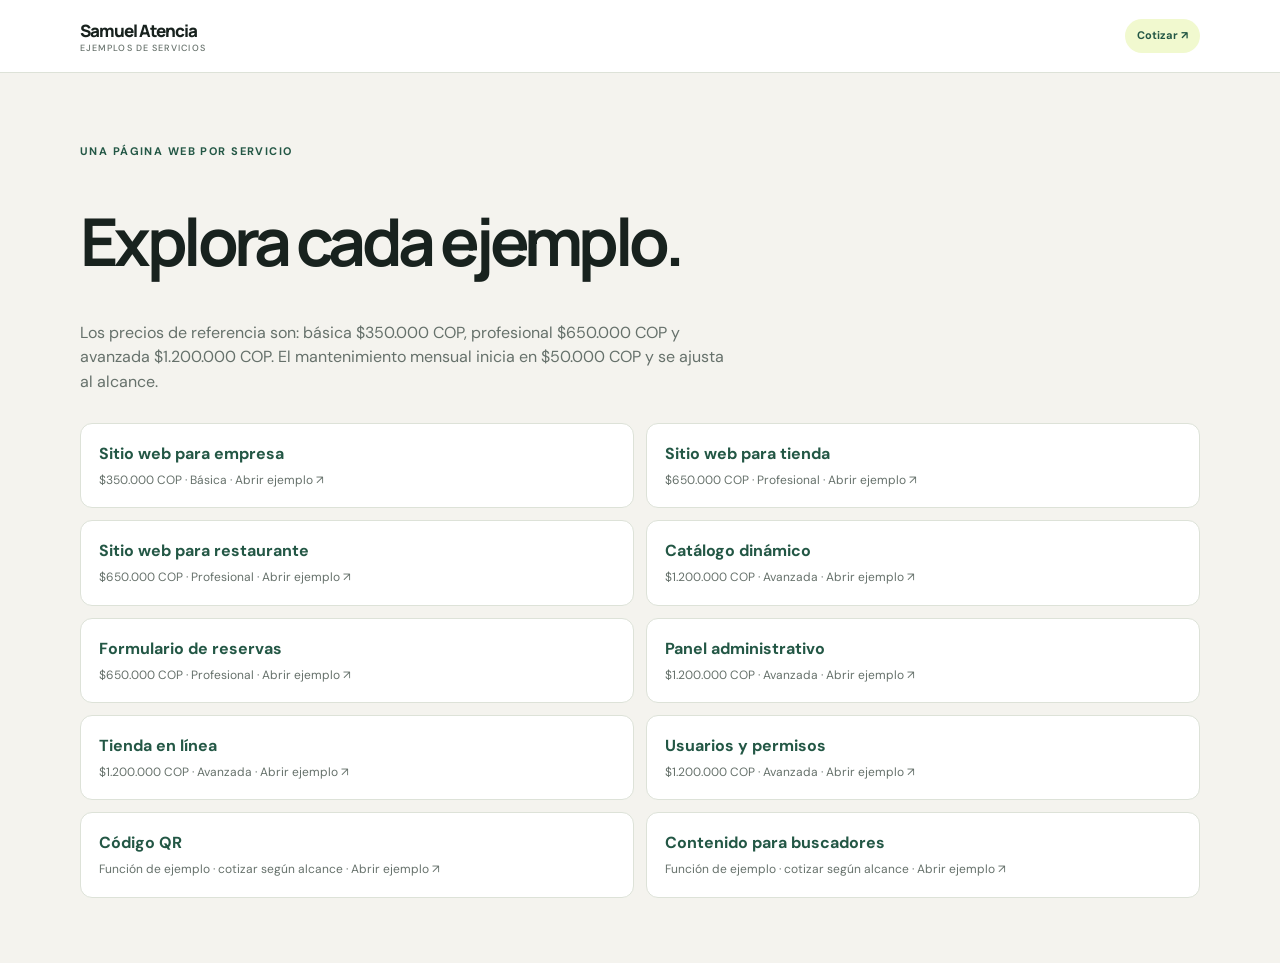
==== commit f299e219: "Actualiza los paquetes y precios del portafolio" ====
--- a/portafolio/muestras.html
+++ b/portafolio/muestras.html
@@ -1 +1 @@
-<!doctype html><html lang="es"><head><meta charset="utf-8"><meta name="viewport" content="width=device-width,initial-scale=1"><title>Ejemplos por servicio | Samuel Atencia</title><link rel="stylesheet" href="ejemplos/demo.css"></head><body><header class="sample-top"><div class="sample-top-inner"><a class="brandmark" href="index.html">Samuel Atencia<small>ejemplos de servicios</small></a><a class="pill" href="index.html#cotizador">Cotizar ↗</a></div></header><main class="wrap gallery"><span class="kicker">Una página web por servicio</span><h1>Explora cada ejemplo.</h1><p>La web base cuesta $550.000 COP sin dominio o $600.000 COP con dominio por el primer año. Las funciones opcionales muestran el adicional y el total estimado.</p><div class="links"><a href="ejemplos/empresa.html"><b>Sitio web para empresa</b><span>$550.000 sin dominio · $600.000 con dominio el primer año · Ver ejemplo ↗</span></a><a href="ejemplos/tienda.html"><b>Sitio web para tienda</b><span>$550.000 sin dominio · $600.000 con dominio el primer año · Ver ejemplo ↗</span></a><a href="ejemplos/restaurante.html"><b>Sitio web para restaurante</b><span>$550.000 sin dominio · $600.000 con dominio el primer año · Ver ejemplo ↗</span></a><a href="ejemplos/catalogo.html"><b>Catálogo filtrable de productos</b><span>$200.000 adicional · total desde $750.000 · Ver ejemplo ↗</span></a><a href="ejemplos/reservas.html"><b>Formulario de citas o reservas</b><span>$250.000 adicional · total desde $800.000 · Ver ejemplo ↗</span></a><a href="ejemplos/administracion.html"><b>Panel para editar contenido</b><span>$950.000 adicional · total desde $1.500.000 · Ver ejemplo ↗</span></a><a href="ejemplos/tienda-online.html"><b>Carrito, pagos e inventario automático</b><span>$1.950.000 adicional · total desde $2.500.000 · Ver ejemplo ↗</span></a><a href="ejemplos/usuarios.html"><b>Usuarios y permisos para el equipo</b><span>$1.250.000 adicional · total desde $1.800.000 · Ver ejemplo ↗</span></a><a href="ejemplos/qr.html"><b>Código QR personalizado</b><span>$100.000 para sitio existente · incluido en sitio base · Ver ejemplo ↗</span></a><a href="ejemplos/seo.html"><b>SEO ampliado</b><span>$350.000 adicional · total desde $900.000 · Ver ejemplo ↗</span></a></div></main></body></html>
+<!doctype html><html lang="es"><head><meta charset="utf-8"><meta name="viewport" content="width=device-width,initial-scale=1"><title>Ejemplos por servicio | Samuel Atencia</title><link rel="stylesheet" href="ejemplos/demo.css"></head><body><header class="sample-top"><div class="sample-top-inner"><a class="brandmark" href="index.html">Samuel Atencia<small>ejemplos de servicios</small></a><a class="pill" href="index.html#cotizador">Cotizar ↗</a></div></header><main class="wrap gallery"><span class="kicker">Una página web por servicio</span><h1>Explora cada ejemplo.</h1><p>Los precios de referencia son: básica $350.000 COP, profesional $650.000 COP y avanzada $1.200.000 COP. El mantenimiento mensual inicia en $50.000 COP y se ajusta al alcance.</p><div class="links"><a href="ejemplos/empresa.html"><b>Sitio web para empresa</b><span>$350.000 COP · Básica · Abrir ejemplo ↗</span></a><a href="ejemplos/tienda.html"><b>Sitio web para tienda</b><span>$650.000 COP · Profesional · Abrir ejemplo ↗</span></a><a href="ejemplos/restaurante.html"><b>Sitio web para restaurante</b><span>$650.000 COP · Profesional · Abrir ejemplo ↗</span></a><a href="ejemplos/catalogo.html"><b>Catálogo dinámico</b><span>$1.200.000 COP · Avanzada · Abrir ejemplo ↗</span></a><a href="ejemplos/reservas.html"><b>Formulario de reservas</b><span>$650.000 COP · Profesional · Abrir ejemplo ↗</span></a><a href="ejemplos/administracion.html"><b>Panel administrativo</b><span>$1.200.000 COP · Avanzada · Abrir ejemplo ↗</span></a><a href="ejemplos/tienda-online.html"><b>Tienda en línea</b><span>$1.200.000 COP · Avanzada · Abrir ejemplo ↗</span></a><a href="ejemplos/usuarios.html"><b>Usuarios y permisos</b><span>$1.200.000 COP · Avanzada · Abrir ejemplo ↗</span></a><a href="ejemplos/qr.html"><b>Código QR</b><span>Función de ejemplo · cotizar según alcance · Abrir ejemplo ↗</span></a><a href="ejemplos/seo.html"><b>Contenido para buscadores</b><span>Función de ejemplo · cotizar según alcance · Abrir ejemplo ↗</span></a></div></main></body></html>
